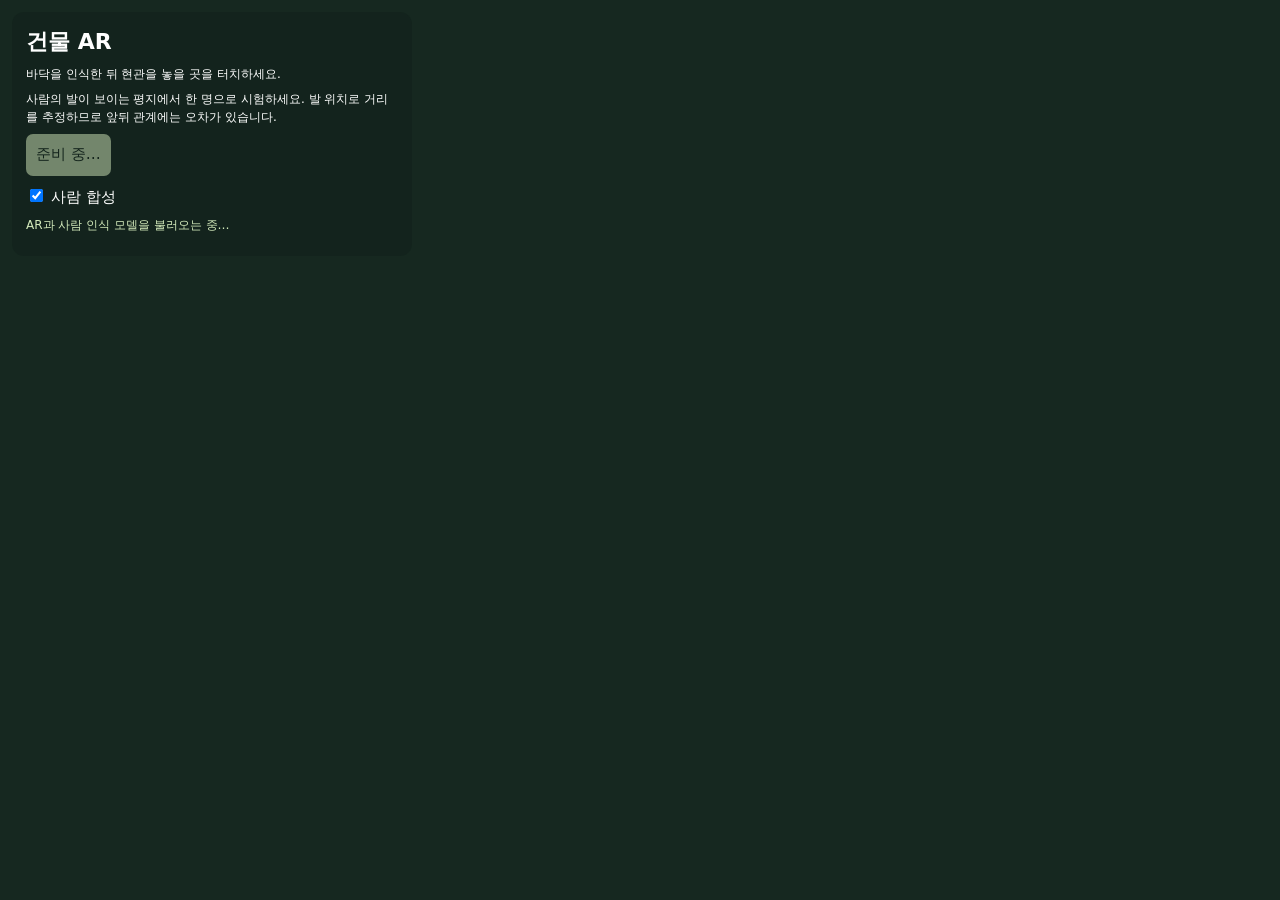
==== index.html @ 023fa407 "Add files via upload" ====
<!doctype html>
<html lang="ko"><head><meta charset="utf-8"><meta name="viewport" content="width=device-width,initial-scale=1,viewport-fit=cover">
<title>건물 AR · 사람 합성 시험</title>
<link rel="stylesheet" href="./style.css?v=3">
<script type="importmap">{"imports":{"three":"./vendor/three/three.module.js","three/addons/":"./vendor/three/addons/"}}</script>
</head><body>
<canvas id="camera"></canvas>
<section id="panel"><h1>건물 AR</h1><p class="intro">바닥을 인식한 뒤 현관을 놓을 곳을 터치하세요.</p>
<p class="intro">사람의 발이 보이는 평지에서 한 명으로 시험하세요. 발 위치로 거리를 추정하므로 앞뒤 관계에는 오차가 있습니다.</p>
<button id="start" disabled>준비 중…</button><button id="reset" hidden>다시 배치</button>
<div id="placement"><label>바닥에서 휴대폰까지 높이 (m) <input id="camera-height" type="number" min="0.5" max="2.2" step="0.05" value="1.4"></label><button id="place-front">3m 앞에 배치</button></div>
<label><input id="people" type="checkbox" checked> 사람 합성</label>
<p id="status" role="status">AR과 사람 인식 모델을 불러오는 중…</p></section>
<script type="module" src="./app.js?v=3"></script>
</body></html>
---- style.css ----
html,body{margin:0;width:100%;height:100%;overflow:hidden;background:#162820;color:#fff;font:15px/1.45 system-ui}
#camera{position:fixed;inset:0;width:100%;height:100%;touch-action:none}
#panel{position:fixed;top:12px;left:12px;right:12px;max-width:400px;padding:14px;background:#13241de8;border-radius:12px}
h1{font-size:22px;margin:0 0 8px}p{font-size:12px;margin:8px 0}button{padding:10px;background:#d3e9bb;border:0;border-radius:7px;font:inherit;color:#14251c}button:disabled{opacity:.5}label{display:block;margin-top:10px}#status{color:#d3e9bb}
*{box-sizing:border-box}
#camera{display:block;max-width:none;max-height:none}
body.running #panel{top:max(8px,env(safe-area-inset-top));padding:10px 12px}
body.running #panel .intro,body.running h1{display:none}
body.running #panel label{margin-top:0}
body.running #panel #status{margin-bottom:0}
#placement{display:none}
body.running #placement:not([hidden]){display:block;margin-bottom:8px}
#camera-height{width:65px;font:inherit;padding:4px}
#place-front{margin-top:6px}
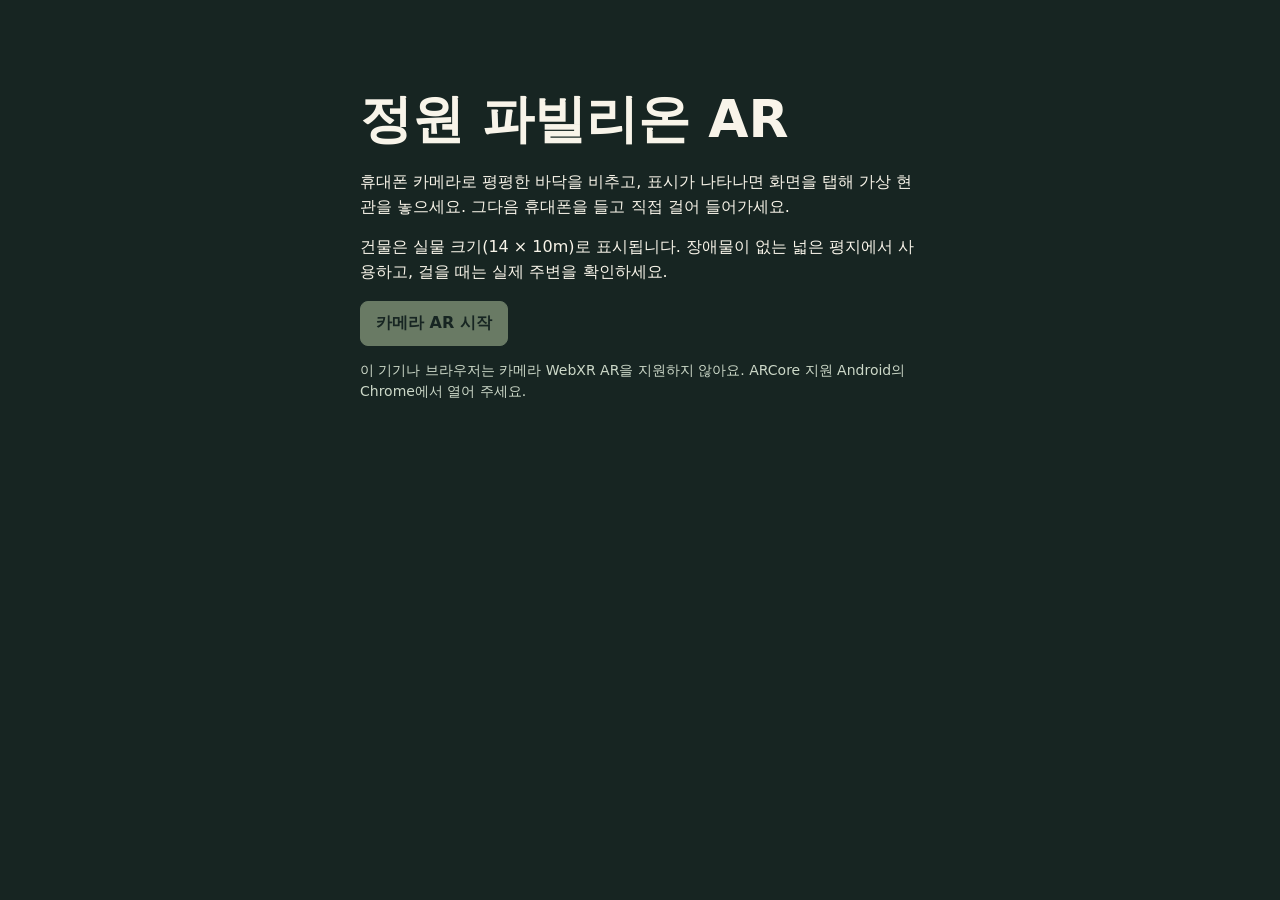
==== commit 6007cc37: "Add files via upload" ====
--- a/index.html
+++ b/index.html
@@ -1,15 +1,25 @@
 <!doctype html>
-<html lang="ko"><head><meta charset="utf-8"><meta name="viewport" content="width=device-width,initial-scale=1,viewport-fit=cover">
-<title>건물 AR · 사람 합성 시험</title>
-<link rel="stylesheet" href="./style.css?v=3">
-<script type="importmap">{"imports":{"three":"./vendor/three/three.module.js","three/addons/":"./vendor/three/addons/"}}</script>
-</head><body>
-<canvas id="camera"></canvas>
-<section id="panel"><h1>건물 AR</h1><p class="intro">바닥을 인식한 뒤 현관을 놓을 곳을 터치하세요.</p>
-<p class="intro">사람의 발이 보이는 평지에서 한 명으로 시험하세요. 발 위치로 거리를 추정하므로 앞뒤 관계에는 오차가 있습니다.</p>
-<button id="start" disabled>준비 중…</button><button id="reset" hidden>다시 배치</button>
-<div id="placement"><label>바닥에서 휴대폰까지 높이 (m) <input id="camera-height" type="number" min="0.5" max="2.2" step="0.05" value="1.4"></label><button id="place-front">3m 앞에 배치</button></div>
-<label><input id="people" type="checkbox" checked> 사람 합성</label>
-<p id="status" role="status">AR과 사람 인식 모델을 불러오는 중…</p></section>
-<script type="module" src="./app.js?v=3"></script>
-</body></html>
+<html lang="ko">
+<head>
+  <meta charset="utf-8">
+  <meta name="viewport" content="width=device-width, initial-scale=1">
+  <title>정원 파빌리온 · 현장 AR</title>
+  <script type="module" crossorigin src="./device.js"></script>
+  <link rel="modulepreload" crossorigin href="./assets/modulepreload-polyfill-B5Qt9EMX.js">
+  <link rel="stylesheet" crossorigin href="./assets/ar-D0ygx5TL.css">
+</head>
+<body>
+  <main id="setup">
+    <h1>정원 파빌리온 AR</h1>
+    <p>휴대폰 카메라로 평평한 바닥을 비추고, 표시가 나타나면 화면을 탭해 가상 현관을 놓으세요. 그다음 휴대폰을 들고 직접 걸어 들어가세요.</p>
+    <p>건물은 실물 크기(14 × 10m)로 표시됩니다. 장애물이 없는 넓은 평지에서 사용하고, 걸을 때는 실제 주변을 확인하세요.</p>
+    <a id="apple-ar" rel="ar" href="./pavilion.usdz#allowsContentScaling=0" hidden><img src="./ar-button.png" alt=""></a>
+    <button id="start" type="button" disabled>카메라 AR 시작</button>
+    <p id="status" role="status">기기 지원 여부 확인 중…</p>
+  </main>
+  <div id="overlay" hidden>
+    <p id="guide" role="status"></p>
+    <button id="end" type="button">AR 종료</button>
+  </div>
+</body>
+</html>
--- a/assets/ar-D0ygx5TL.css
+++ b/assets/ar-D0ygx5TL.css
@@ -0,0 +1 @@
+:root{color-scheme:dark;font:16px/1.55 system-ui,sans-serif;background:#172522;color:#f8f4e9}body{margin:0}main{max-width:35rem;padding:clamp(22px,7vw,58px);margin:auto}a{color:#d3e8bf}h1{line-height:1.15;font-size:clamp(30px,7vw,52px);margin:32px 0 20px}button{font:inherit;padding:9px 15px;border-radius:8px;border:1px solid #cce1b5;background:#cce1b5;color:#172522;font-weight:650}button:disabled{opacity:.45}#status{font-size:14px;color:#ccd8c8}canvas{position:absolute;inset:0;width:100%;height:100%;pointer-events:none;z-index:-1}#overlay{position:fixed;inset:0;pointer-events:none;text-align:center;padding:env(safe-area-inset-top,0) 12px 0}#overlay[hidden]{display:none}#guide{display:inline-block;background:#15221de8;color:#fff;padding:7px 12px;border-radius:8px;max-width:75vw}#end{position:absolute;bottom:max(20px,env(safe-area-inset-bottom));right:16px;pointer-events:auto}
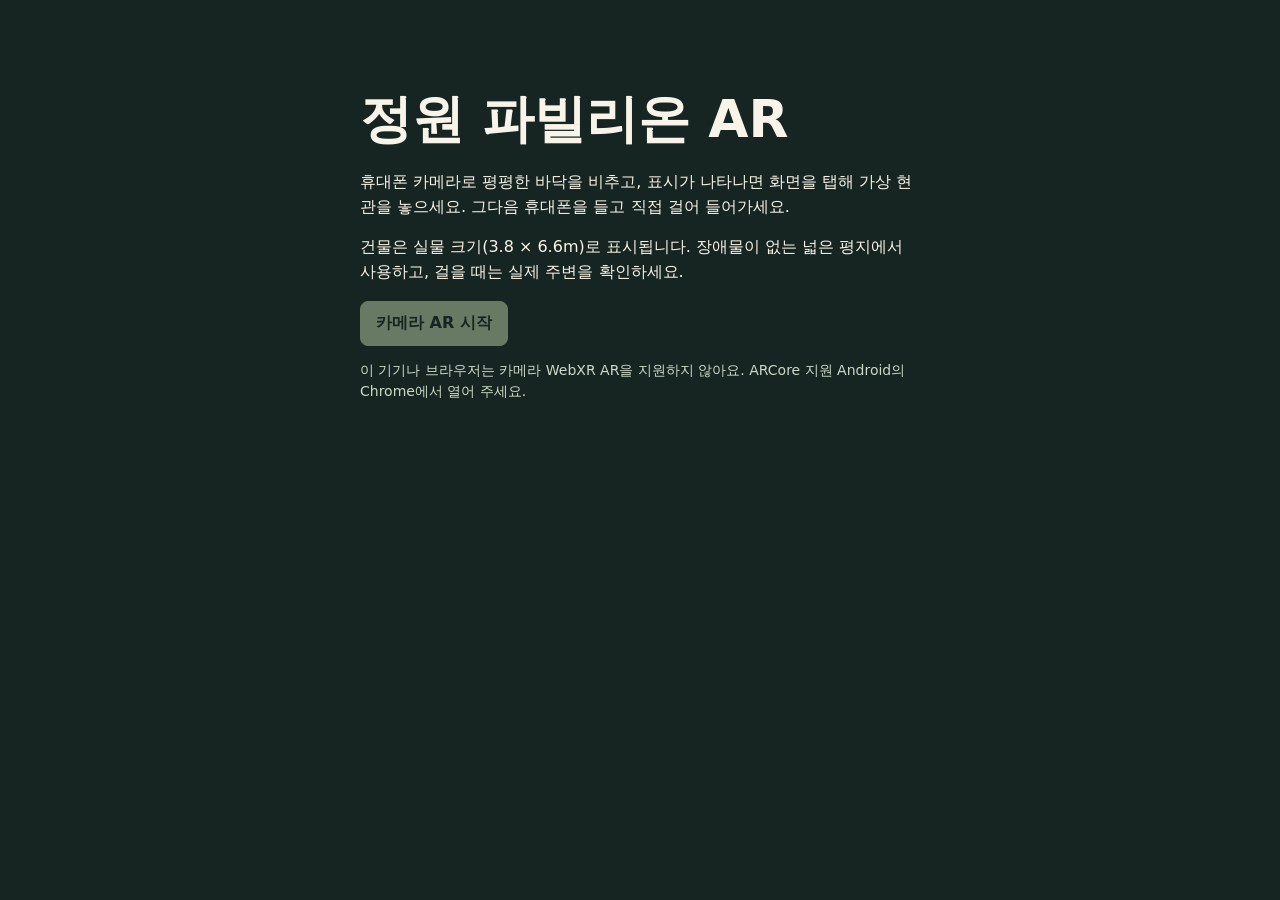
==== commit 21743892: "Add files via upload" ====
--- a/index.html
+++ b/index.html
@@ -4,7 +4,7 @@
   <meta charset="utf-8">
   <meta name="viewport" content="width=device-width, initial-scale=1">
   <title>정원 파빌리온 · 현장 AR</title>
-  <script type="module" crossorigin src="./device.js"></script>
+  <script type="module" crossorigin src="./device.js?v=studio-1"></script>
   <link rel="modulepreload" crossorigin href="./assets/modulepreload-polyfill-B5Qt9EMX.js">
   <link rel="stylesheet" crossorigin href="./assets/ar-D0ygx5TL.css">
 </head>
@@ -12,8 +12,8 @@
   <main id="setup">
     <h1>정원 파빌리온 AR</h1>
     <p>휴대폰 카메라로 평평한 바닥을 비추고, 표시가 나타나면 화면을 탭해 가상 현관을 놓으세요. 그다음 휴대폰을 들고 직접 걸어 들어가세요.</p>
-    <p>건물은 실물 크기(14 × 10m)로 표시됩니다. 장애물이 없는 넓은 평지에서 사용하고, 걸을 때는 실제 주변을 확인하세요.</p>
-    <a id="apple-ar" rel="ar" href="./pavilion.usdz#allowsContentScaling=0" hidden><img src="./ar-button.png" alt=""></a>
+    <p>건물은 실물 크기(3.8 × 6.6m)로 표시됩니다. 장애물이 없는 넓은 평지에서 사용하고, 걸을 때는 실제 주변을 확인하세요.</p>
+    <a id="apple-ar" rel="ar" href="./pavilion.usdz?v=studio-1#allowsContentScaling=0" hidden><img src="./ar-button.png" alt=""></a>
     <button id="start" type="button" disabled>카메라 AR 시작</button>
     <p id="status" role="status">기기 지원 여부 확인 중…</p>
   </main>
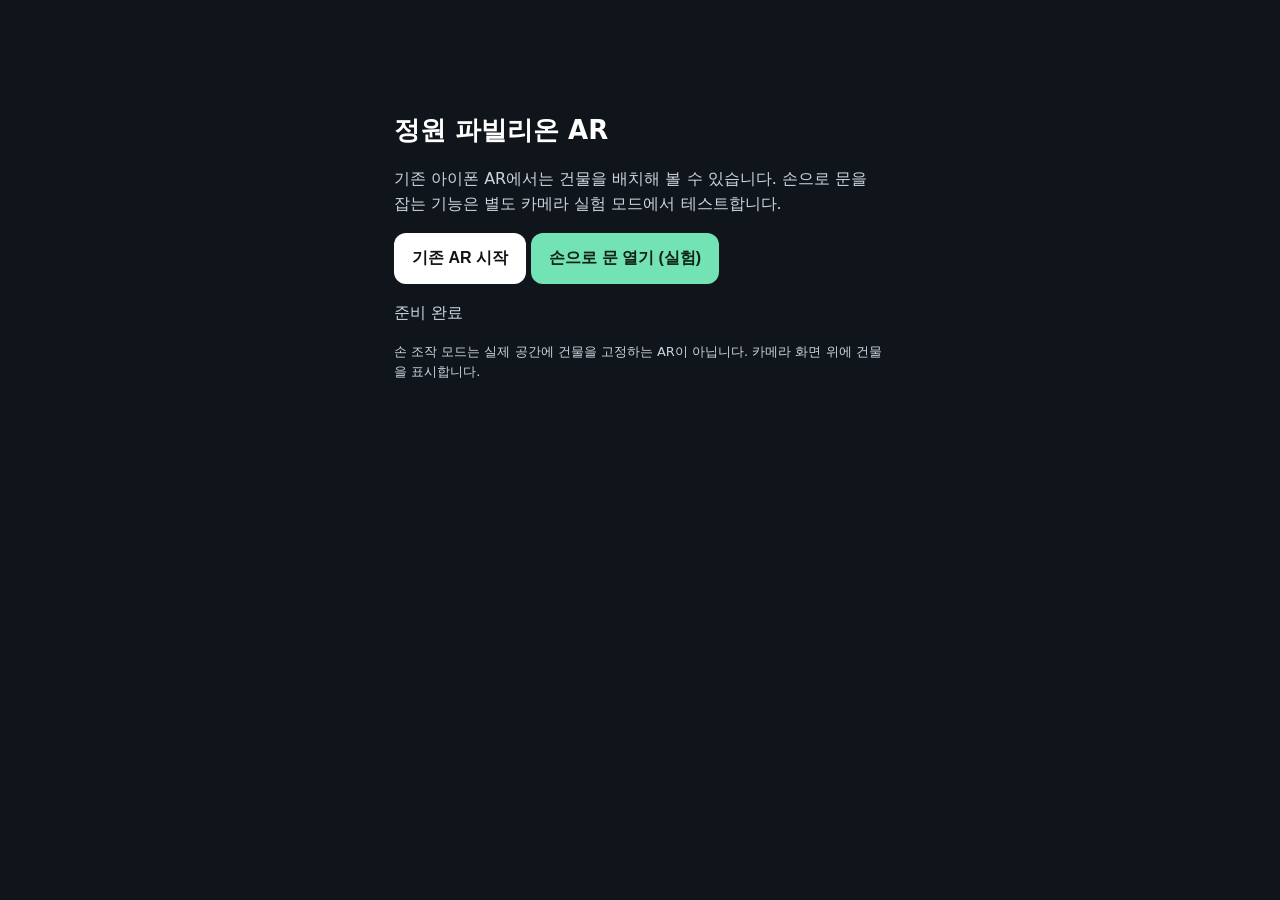
==== commit a4f2387a: "Add files via upload" ====
--- a/index.html
+++ b/index.html
@@ -1,25 +1,64 @@
-<!doctype html>
-<html lang="ko">
-<head>
-  <meta charset="utf-8">
-  <meta name="viewport" content="width=device-width, initial-scale=1">
-  <title>정원 파빌리온 · 현장 AR</title>
-  <script type="module" crossorigin src="./device.js?v=studio-1"></script>
-  <link rel="modulepreload" crossorigin href="./assets/modulepreload-polyfill-B5Qt9EMX.js">
-  <link rel="stylesheet" crossorigin href="./assets/ar-D0ygx5TL.css">
-</head>
-<body>
-  <main id="setup">
-    <h1>정원 파빌리온 AR</h1>
-    <p>휴대폰 카메라로 평평한 바닥을 비추고, 표시가 나타나면 화면을 탭해 가상 현관을 놓으세요. 그다음 휴대폰을 들고 직접 걸어 들어가세요.</p>
-    <p>건물은 실물 크기(3.8 × 6.6m)로 표시됩니다. 장애물이 없는 넓은 평지에서 사용하고, 걸을 때는 실제 주변을 확인하세요.</p>
-    <a id="apple-ar" rel="ar" href="./pavilion.usdz?v=studio-1#allowsContentScaling=0" hidden><img src="./ar-button.png" alt=""></a>
-    <button id="start" type="button" disabled>카메라 AR 시작</button>
-    <p id="status" role="status">기기 지원 여부 확인 중…</p>
-  </main>
-  <div id="overlay" hidden>
-    <p id="guide" role="status"></p>
-    <button id="end" type="button">AR 종료</button>
-  </div>
-</body>
-</html>
+<!doctype html><html lang="ko"><head><meta charset="utf-8"><meta name="viewport" content="width=device-width,initial-scale=1,viewport-fit=cover"><title>정원 파빌리온</title><style>
+*{box-sizing:border-box}body{margin:0;background:#10151b;color:#fff;font-family:-apple-system,BlinkMacSystemFont,system-ui}#setup{padding:24px;max-width:540px;margin:8vh auto}h1{font-size:26px}p{line-height:1.6;color:#cbd5e1}button{border:0;border-radius:12px;padding:15px 18px;font-weight:700;font-size:16px;cursor:pointer}#start{background:#fff;color:#111}#handStart{background:#73e2b4;color:#102319}button:disabled{opacity:.5}#stage{position:fixed;inset:0;display:none;overflow:hidden}#camera{position:absolute;inset:0;width:100%;height:100%;object-fit:cover;transform:scaleX(-1)}#viewport{position:absolute;inset:0;touch-action:none}#hud{position:absolute;top:env(safe-area-inset-top);left:12px;right:12px;pointer-events:none;background:#0009;padding:10px;border-radius:9px;font-size:13px}#controls{position:absolute;bottom:calc(12px + env(safe-area-inset-bottom));left:0;right:0;display:flex;justify-content:center;gap:8px}#controls button{padding:12px;font-size:14px}#dot{position:absolute;width:20px;height:20px;border:3px solid #8affb6;border-radius:50%;pointer-events:none;display:none;transform:translate(-50%,-50%)}#end{background:#edb4b4}</style></head><body>
+<main id="setup"><h1>정원 파빌리온 AR</h1><p>기존 아이폰 AR에서는 건물을 배치해 볼 수 있습니다. 손으로 문을 잡는 기능은 별도 카메라 실험 모드에서 테스트합니다.</p><button id="start">기존 AR 시작</button> <button id="handStart">손으로 문 열기 (실험)</button><p id="status">준비 완료</p><p style="font-size:13px">손 조작 모드는 실제 공간에 건물을 고정하는 AR이 아닙니다. 카메라 화면 위에 건물을 표시합니다.</p></main>
+<a id="apple-ar" rel="ar" href="./pavilion.usdz?v=door-v4#allowsContentScaling=0" hidden><img src="./ar-button.png" alt="AR"></a>
+<div id="stage"><video id="camera" autoplay muted playsinline></video><div id="viewport"></div><div id="dot"></div><div id="hud">손 추적 준비 중...</div><div id="controls"><button id="open">문 열기</button><button id="close">문 닫기</button><button id="end">종료</button></div></div>
+<script type="module">
+const $=id=>document.getElementById(id),isApple=/iPhone|iPad|iPod/.test(navigator.userAgent)||(navigator.platform==='MacIntel'&&navigator.maxTouchPoints>1);
+$('start').onclick=()=>{if(isApple)$('apple-ar').click();else import('./assets/ar-Mqz0T2dt.js?v=door-v4').catch(e=>$('status').textContent='Android AR 로딩 실패: '+e.message)};
+let stream,renderer,scene,camera,door,handTracker,video=$('camera'),running=false,goal=0,grabbing=false,prevX=0,THREE,orbit;
+$('handStart').onclick=async()=>{
+ $('status').textContent='카메라를 요청하는 중...';
+ try{
+ stream=await navigator.mediaDevices.getUserMedia({video:{facingMode:'user',width:{ideal:640},height:{ideal:480}},audio:false});
+ video.srcObject=stream;await video.play();
+ $('setup').style.display='none';$('stage').style.display='block';running=true;
+ THREE=await import('https://esm.sh/three@0.164.1');
+ const {GLTFLoader}=await import('https://esm.sh/three@0.164.1/examples/jsm/loaders/GLTFLoader.js');
+ const {OrbitControls}=await import('https://esm.sh/three@0.164.1/examples/jsm/controls/OrbitControls.js');
+ renderer=new THREE.WebGLRenderer({alpha:true,antialias:true});renderer.setPixelRatio(Math.min(devicePixelRatio,2));renderer.setSize(innerWidth,innerHeight);$('viewport').appendChild(renderer.domElement);
+ scene=new THREE.Scene();scene.add(new THREE.HemisphereLight(0xffffff,0x555555,2.5));const light=new THREE.DirectionalLight(0xffffff,2);light.position.set(4,8,6);scene.add(light);
+ camera=new THREE.PerspectiveCamera(52,innerWidth/innerHeight,.1,100);camera.position.set(3.2,2.3,8);
+ orbit=new OrbitControls(camera,renderer.domElement);orbit.target.set(0,1.3,0);orbit.enableDamping=true;orbit.update();
+ await new Promise((resolve,reject)=>new GLTFLoader().load('./pavilion.glb?v=door-v4',g=>{scene.add(g.scene);door=g.scene.getObjectByName('EntranceDoor_Hinge');door?resolve():reject(new Error('문 회전축 없음'))},undefined,reject));
+ $('hud').textContent='문 표시 완료 · 손 인식 초기화 중';
+ animate();
+ try{
+ const mp=await import('https://cdn.jsdelivr.net/npm/@mediapipe/tasks-vision@0.10.22/+esm');
+ const vision=await mp.FilesetResolver.forVisionTasks('https://cdn.jsdelivr.net/npm/@mediapipe/tasks-vision@0.10.22/wasm');
+ handTracker=await mp.HandLandmarker.createFromOptions(vision,{baseOptions:{modelAssetPath:'https://storage.googleapis.com/mediapipe-models/hand_landmarker/hand_landmarker/float16/1/hand_landmarker.task',delegate:'GPU'},runningMode:'VIDEO',numHands:1});
+ $('hud').textContent='손을 카메라에 보여주세요. 손잡이 근처에서 엄지·검지를 집고 좌우로 움직이세요.';
+ track();
+ }catch(e){$('hud').textContent='손 추적 불가: '+e.message+' · 터치 버튼으로 문을 시험하세요.';console.error(e)}
+ }catch(e){$('status').textContent='시작 실패: '+e.message;stop();console.error(e)}
+};
+function animate(){if(!running)return;requestAnimationFrame(animate);if(door)door.rotation.y+=(goal-door.rotation.y)*.18;orbit?.update();renderer?.render(scene,camera)}
+let lastTime=-1;
+function track(){
+ if(!running||!handTracker)return;
+ try{if(video.readyState>=2&&video.currentTime!==lastTime){
+ lastTime=video.currentTime;
+ const result=handTracker.detectForVideo(video,performance.now());
+ const hand=result.landmarks?.[0],dot=$('dot');
+ if(hand){
+ const thumb=hand[4],index=hand[8],palm=hand[0];
+ const x=1-(thumb.x+index.x)/2,y=(thumb.y+index.y)/2;
+ dot.style.display='block';dot.style.left=(x*100)+'%';dot.style.top=(y*100)+'%';
+ const pinch=Math.hypot(thumb.x-index.x,thumb.y-index.y)<.065;
+ // The on-screen hand is 2D; approximate handle zone only, not real 3D contact.
+ const handleZone=x>.30&&x<.75&&y>.20&&y<.82;
+ if(pinch&&(grabbing||handleZone)){
+ if(!grabbing){grabbing=true;prevX=x}
+ else {goal=THREE.MathUtils.clamp(goal+(x-prevX)*2.5,-Math.PI*95/180,0);prevX=x}
+ $('hud').textContent='🤏 잡는 중 · 문 각도 '+Math.round(-goal*180/Math.PI)+'° (2D 근사 조작)';
+ }else{grabbing=false;$('hud').textContent=pinch?'손을 화면 중앙의 손잡이 쪽으로 이동하세요':'엄지와 검지를 모아 잡아보세요'}
+ dot.style.borderColor=grabbing?'#ffda75':'#8affb6';
+ }else{grabbing=false;dot.style.display='none';$('hud').textContent='손을 카메라에 보여주세요'}
+ }}catch(e){$('hud').textContent='손 추적 오류: '+e.message;return}
+ requestAnimationFrame(track);
+}
+$('open').onclick=()=>goal=-Math.PI*95/180;$('close').onclick=()=>goal=0;
+function stop(){running=false;stream?.getTracks().forEach(t=>t.stop());$('stage').style.display='none';$('setup').style.display='block';renderer?.dispose();renderer?.domElement.remove();renderer=null;handTracker?.close();handTracker=null;grabbing=false}
+$('end').onclick=stop;
+window.addEventListener('resize',()=>{if(renderer&&camera){camera.aspect=innerWidth/innerHeight;camera.updateProjectionMatrix();renderer.setSize(innerWidth,innerHeight)}});
+</script></body></html>
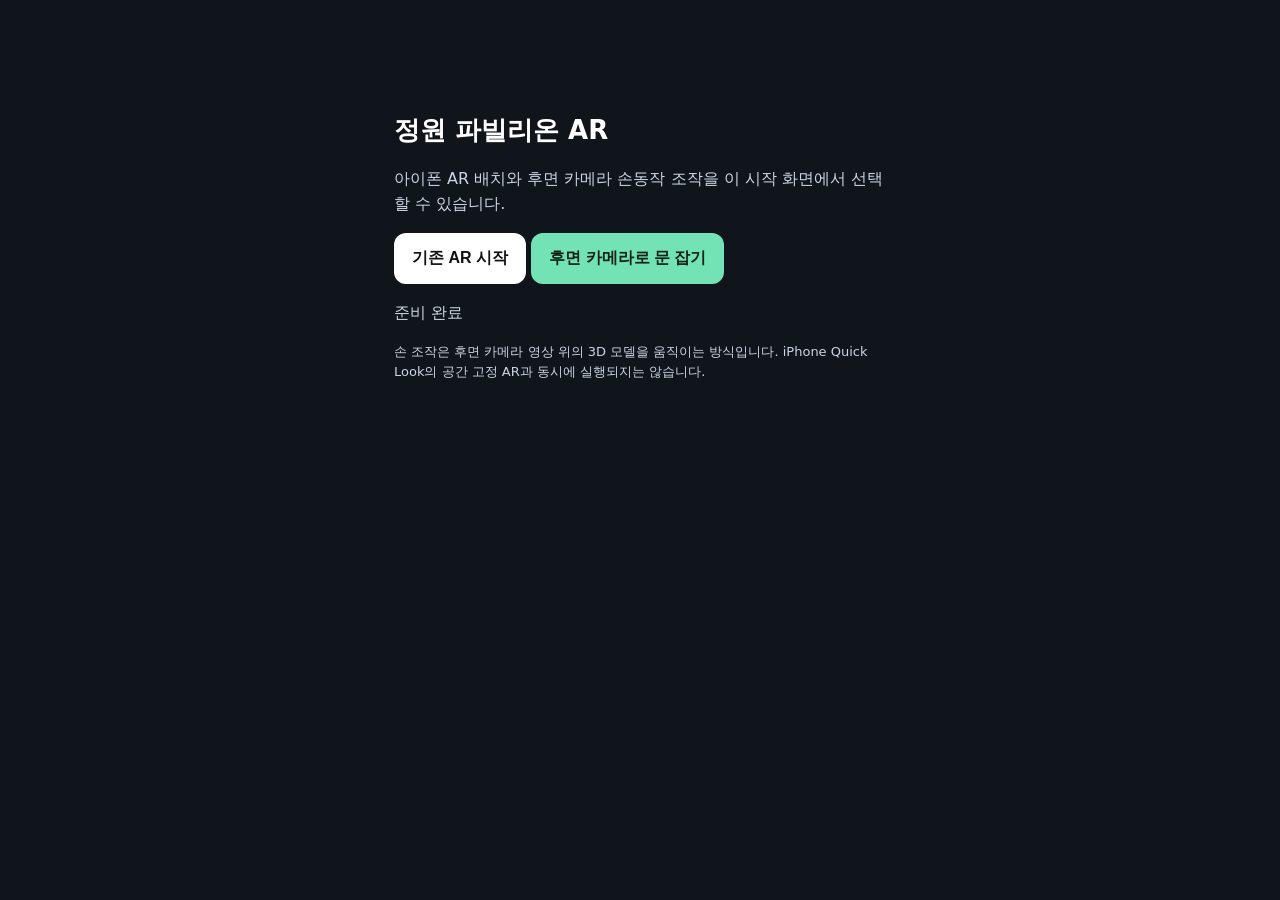
==== commit 1e4b712c: "Add files via upload" ====
--- a/index.html
+++ b/index.html
@@ -1,16 +1,16 @@
 <!doctype html><html lang="ko"><head><meta charset="utf-8"><meta name="viewport" content="width=device-width,initial-scale=1,viewport-fit=cover"><title>정원 파빌리온</title><style>
-*{box-sizing:border-box}body{margin:0;background:#10151b;color:#fff;font-family:-apple-system,BlinkMacSystemFont,system-ui}#setup{padding:24px;max-width:540px;margin:8vh auto}h1{font-size:26px}p{line-height:1.6;color:#cbd5e1}button{border:0;border-radius:12px;padding:15px 18px;font-weight:700;font-size:16px;cursor:pointer}#start{background:#fff;color:#111}#handStart{background:#73e2b4;color:#102319}button:disabled{opacity:.5}#stage{position:fixed;inset:0;display:none;overflow:hidden}#camera{position:absolute;inset:0;width:100%;height:100%;object-fit:cover;transform:scaleX(-1)}#viewport{position:absolute;inset:0;touch-action:none}#hud{position:absolute;top:env(safe-area-inset-top);left:12px;right:12px;pointer-events:none;background:#0009;padding:10px;border-radius:9px;font-size:13px}#controls{position:absolute;bottom:calc(12px + env(safe-area-inset-bottom));left:0;right:0;display:flex;justify-content:center;gap:8px}#controls button{padding:12px;font-size:14px}#dot{position:absolute;width:20px;height:20px;border:3px solid #8affb6;border-radius:50%;pointer-events:none;display:none;transform:translate(-50%,-50%)}#end{background:#edb4b4}</style></head><body>
-<main id="setup"><h1>정원 파빌리온 AR</h1><p>기존 아이폰 AR에서는 건물을 배치해 볼 수 있습니다. 손으로 문을 잡는 기능은 별도 카메라 실험 모드에서 테스트합니다.</p><button id="start">기존 AR 시작</button> <button id="handStart">손으로 문 열기 (실험)</button><p id="status">준비 완료</p><p style="font-size:13px">손 조작 모드는 실제 공간에 건물을 고정하는 AR이 아닙니다. 카메라 화면 위에 건물을 표시합니다.</p></main>
-<a id="apple-ar" rel="ar" href="./pavilion.usdz?v=door-v4#allowsContentScaling=0" hidden><img src="./ar-button.png" alt="AR"></a>
+*{box-sizing:border-box}body{margin:0;background:#10151b;color:#fff;font-family:-apple-system,BlinkMacSystemFont,system-ui}#setup{padding:24px;max-width:540px;margin:8vh auto}h1{font-size:26px}p{line-height:1.6;color:#cbd5e1}button{border:0;border-radius:12px;padding:15px 18px;font-weight:700;font-size:16px;cursor:pointer}#start{background:#fff;color:#111}#handStart{background:#73e2b4;color:#102319}button:disabled{opacity:.5}#stage{position:fixed;inset:0;display:none;overflow:hidden}#camera{position:absolute;inset:0;width:100%;height:100%;object-fit:cover;transform:none}#viewport{position:absolute;inset:0;touch-action:none}#hud{position:absolute;top:env(safe-area-inset-top);left:12px;right:12px;pointer-events:none;background:#0009;padding:10px;border-radius:9px;font-size:13px}#controls{position:absolute;bottom:calc(12px + env(safe-area-inset-bottom));left:0;right:0;display:flex;justify-content:center;gap:8px}#controls button{padding:12px;font-size:14px}#dot{position:absolute;width:20px;height:20px;border:3px solid #8affb6;border-radius:50%;pointer-events:none;display:none;transform:translate(-50%,-50%)}#end{background:#edb4b4}</style></head><body>
+<main id="setup"><h1>정원 파빌리온 AR</h1><p>아이폰 AR 배치와 후면 카메라 손동작 조작을 이 시작 화면에서 선택할 수 있습니다.</p><button id="start">기존 AR 시작</button> <button id="handStart">후면 카메라로 문 잡기</button><p id="status">준비 완료</p><p style="font-size:13px">손 조작은 후면 카메라 영상 위의 3D 모델을 움직이는 방식입니다. iPhone Quick Look의 공간 고정 AR과 동시에 실행되지는 않습니다.</p></main>
+<a id="apple-ar" rel="ar" href="./pavilion.usdz?v=rear-hand-v1#allowsContentScaling=0" hidden><img src="./ar-button.png" alt="AR"></a>
 <div id="stage"><video id="camera" autoplay muted playsinline></video><div id="viewport"></div><div id="dot"></div><div id="hud">손 추적 준비 중...</div><div id="controls"><button id="open">문 열기</button><button id="close">문 닫기</button><button id="end">종료</button></div></div>
 <script type="module">
 const $=id=>document.getElementById(id),isApple=/iPhone|iPad|iPod/.test(navigator.userAgent)||(navigator.platform==='MacIntel'&&navigator.maxTouchPoints>1);
-$('start').onclick=()=>{if(isApple)$('apple-ar').click();else import('./assets/ar-Mqz0T2dt.js?v=door-v4').catch(e=>$('status').textContent='Android AR 로딩 실패: '+e.message)};
+$('start').onclick=()=>{if(isApple)$('apple-ar').click();else import('./assets/ar-Mqz0T2dt.js?v=rear-hand-v1').catch(e=>$('status').textContent='Android AR 로딩 실패: '+e.message)};
 let stream,renderer,scene,camera,door,handTracker,video=$('camera'),running=false,goal=0,grabbing=false,prevX=0,THREE,orbit;
 $('handStart').onclick=async()=>{
  $('status').textContent='카메라를 요청하는 중...';
  try{
- stream=await navigator.mediaDevices.getUserMedia({video:{facingMode:'user',width:{ideal:640},height:{ideal:480}},audio:false});
+ stream=await navigator.mediaDevices.getUserMedia({video:{facingMode:{ideal:'environment'},width:{ideal:640},height:{ideal:480}},audio:false});
  video.srcObject=stream;await video.play();
  $('setup').style.display='none';$('stage').style.display='block';running=true;
  THREE=await import('https://esm.sh/three@0.164.1');
@@ -20,14 +20,14 @@
  scene=new THREE.Scene();scene.add(new THREE.HemisphereLight(0xffffff,0x555555,2.5));const light=new THREE.DirectionalLight(0xffffff,2);light.position.set(4,8,6);scene.add(light);
  camera=new THREE.PerspectiveCamera(52,innerWidth/innerHeight,.1,100);camera.position.set(3.2,2.3,8);
  orbit=new OrbitControls(camera,renderer.domElement);orbit.target.set(0,1.3,0);orbit.enableDamping=true;orbit.update();
- await new Promise((resolve,reject)=>new GLTFLoader().load('./pavilion.glb?v=door-v4',g=>{scene.add(g.scene);door=g.scene.getObjectByName('EntranceDoor_Hinge');door?resolve():reject(new Error('문 회전축 없음'))},undefined,reject));
+ await new Promise((resolve,reject)=>new GLTFLoader().load('./pavilion.glb?v=rear-hand-v1',g=>{scene.add(g.scene);door=g.scene.getObjectByName('EntranceDoor_Hinge');door?resolve():reject(new Error('문 회전축 없음'))},undefined,reject));
  $('hud').textContent='문 표시 완료 · 손 인식 초기화 중';
  animate();
  try{
  const mp=await import('https://cdn.jsdelivr.net/npm/@mediapipe/tasks-vision@0.10.22/+esm');
  const vision=await mp.FilesetResolver.forVisionTasks('https://cdn.jsdelivr.net/npm/@mediapipe/tasks-vision@0.10.22/wasm');
  handTracker=await mp.HandLandmarker.createFromOptions(vision,{baseOptions:{modelAssetPath:'https://storage.googleapis.com/mediapipe-models/hand_landmarker/hand_landmarker/float16/1/hand_landmarker.task',delegate:'GPU'},runningMode:'VIDEO',numHands:1});
- $('hud').textContent='손을 카메라에 보여주세요. 손잡이 근처에서 엄지·검지를 집고 좌우로 움직이세요.';
+ $('hud').textContent='후면 카메라에 손을 보여주세요. 화면의 문손잡이 부근에서 집고 좌우로 움직이세요.';
  track();
  }catch(e){$('hud').textContent='손 추적 불가: '+e.message+' · 터치 버튼으로 문을 시험하세요.';console.error(e)}
  }catch(e){$('status').textContent='시작 실패: '+e.message;stop();console.error(e)}
@@ -42,18 +42,27 @@
  const hand=result.landmarks?.[0],dot=$('dot');
  if(hand){
  const thumb=hand[4],index=hand[8],palm=hand[0];
- const x=1-(thumb.x+index.x)/2,y=(thumb.y+index.y)/2;
+ const x=(thumb.x+index.x)/2,y=(thumb.y+index.y)/2;
  dot.style.display='block';dot.style.left=(x*100)+'%';dot.style.top=(y*100)+'%';
  const pinch=Math.hypot(thumb.x-index.x,thumb.y-index.y)<.065;
  // The on-screen hand is 2D; approximate handle zone only, not real 3D contact.
- const handleZone=x>.30&&x<.75&&y>.20&&y<.82;
+ // Project the real GLB handle to screen, rather than using a generic center zone.
+ const handle=scene.getObjectByName('EntranceDoor_Handle');
+ let handleZone=false;
+ if(handle){
+   handle.updateWorldMatrix(true,false);
+   const point=handle.getWorldPosition(new THREE.Vector3()).project(camera);
+   const sx=(point.x+1)/2, sy=(1-point.y)/2;
+   // Video uses object-fit:cover; this is an approximate 2D alignment, not depth tracking.
+   handleZone=Math.hypot(x-sx,y-sy)<.16;
+ }
  if(pinch&&(grabbing||handleZone)){
  if(!grabbing){grabbing=true;prevX=x}
  else {goal=THREE.MathUtils.clamp(goal+(x-prevX)*2.5,-Math.PI*95/180,0);prevX=x}
  $('hud').textContent='🤏 잡는 중 · 문 각도 '+Math.round(-goal*180/Math.PI)+'° (2D 근사 조작)';
- }else{grabbing=false;$('hud').textContent=pinch?'손을 화면 중앙의 손잡이 쪽으로 이동하세요':'엄지와 검지를 모아 잡아보세요'}
+ }else{grabbing=false;$('hud').textContent=pinch?'화면에 보이는 문손잡이 쪽으로 손을 이동하세요':'엄지와 검지를 모아 잡아보세요'}
  dot.style.borderColor=grabbing?'#ffda75':'#8affb6';
- }else{grabbing=false;dot.style.display='none';$('hud').textContent='손을 카메라에 보여주세요'}
+ }else{grabbing=false;dot.style.display='none';$('hud').textContent='후면 카메라에 손을 보여주세요'}
  }}catch(e){$('hud').textContent='손 추적 오류: '+e.message;return}
  requestAnimationFrame(track);
 }
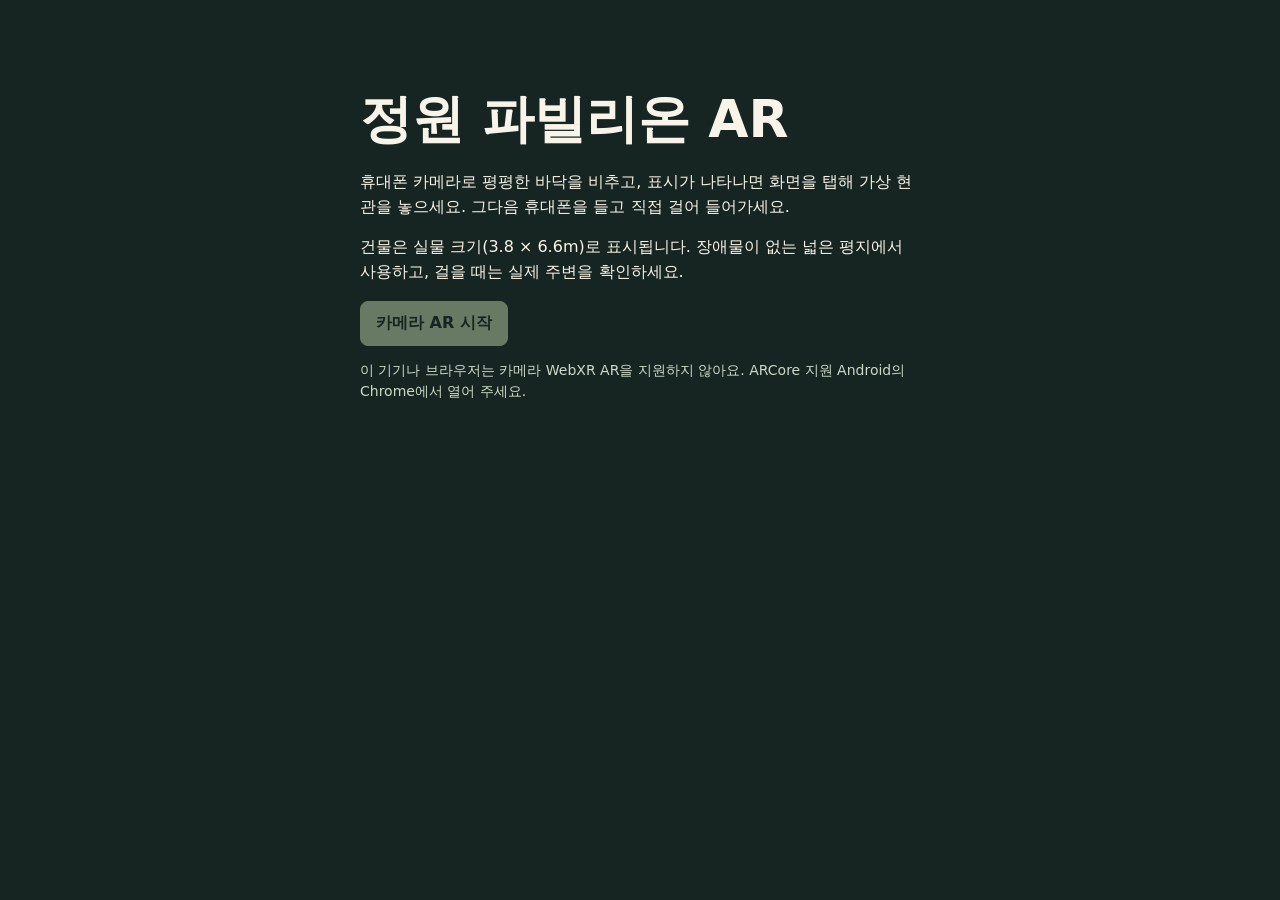
==== commit e1e8d087: "Add files via upload" ====
--- a/index.html
+++ b/index.html
@@ -1,73 +1,25 @@
-<!doctype html><html lang="ko"><head><meta charset="utf-8"><meta name="viewport" content="width=device-width,initial-scale=1,viewport-fit=cover"><title>정원 파빌리온</title><style>
-*{box-sizing:border-box}body{margin:0;background:#10151b;color:#fff;font-family:-apple-system,BlinkMacSystemFont,system-ui}#setup{padding:24px;max-width:540px;margin:8vh auto}h1{font-size:26px}p{line-height:1.6;color:#cbd5e1}button{border:0;border-radius:12px;padding:15px 18px;font-weight:700;font-size:16px;cursor:pointer}#start{background:#fff;color:#111}#handStart{background:#73e2b4;color:#102319}button:disabled{opacity:.5}#stage{position:fixed;inset:0;display:none;overflow:hidden}#camera{position:absolute;inset:0;width:100%;height:100%;object-fit:cover;transform:none}#viewport{position:absolute;inset:0;touch-action:none}#hud{position:absolute;top:env(safe-area-inset-top);left:12px;right:12px;pointer-events:none;background:#0009;padding:10px;border-radius:9px;font-size:13px}#controls{position:absolute;bottom:calc(12px + env(safe-area-inset-bottom));left:0;right:0;display:flex;justify-content:center;gap:8px}#controls button{padding:12px;font-size:14px}#dot{position:absolute;width:20px;height:20px;border:3px solid #8affb6;border-radius:50%;pointer-events:none;display:none;transform:translate(-50%,-50%)}#end{background:#edb4b4}</style></head><body>
-<main id="setup"><h1>정원 파빌리온 AR</h1><p>아이폰 AR 배치와 후면 카메라 손동작 조작을 이 시작 화면에서 선택할 수 있습니다.</p><button id="start">기존 AR 시작</button> <button id="handStart">후면 카메라로 문 잡기</button><p id="status">준비 완료</p><p style="font-size:13px">손 조작은 후면 카메라 영상 위의 3D 모델을 움직이는 방식입니다. iPhone Quick Look의 공간 고정 AR과 동시에 실행되지는 않습니다.</p></main>
-<a id="apple-ar" rel="ar" href="./pavilion.usdz?v=rear-hand-v1#allowsContentScaling=0" hidden><img src="./ar-button.png" alt="AR"></a>
-<div id="stage"><video id="camera" autoplay muted playsinline></video><div id="viewport"></div><div id="dot"></div><div id="hud">손 추적 준비 중...</div><div id="controls"><button id="open">문 열기</button><button id="close">문 닫기</button><button id="end">종료</button></div></div>
-<script type="module">
-const $=id=>document.getElementById(id),isApple=/iPhone|iPad|iPod/.test(navigator.userAgent)||(navigator.platform==='MacIntel'&&navigator.maxTouchPoints>1);
-$('start').onclick=()=>{if(isApple)$('apple-ar').click();else import('./assets/ar-Mqz0T2dt.js?v=rear-hand-v1').catch(e=>$('status').textContent='Android AR 로딩 실패: '+e.message)};
-let stream,renderer,scene,camera,door,handTracker,video=$('camera'),running=false,goal=0,grabbing=false,prevX=0,THREE,orbit;
-$('handStart').onclick=async()=>{
- $('status').textContent='카메라를 요청하는 중...';
- try{
- stream=await navigator.mediaDevices.getUserMedia({video:{facingMode:{ideal:'environment'},width:{ideal:640},height:{ideal:480}},audio:false});
- video.srcObject=stream;await video.play();
- $('setup').style.display='none';$('stage').style.display='block';running=true;
- THREE=await import('https://esm.sh/three@0.164.1');
- const {GLTFLoader}=await import('https://esm.sh/three@0.164.1/examples/jsm/loaders/GLTFLoader.js');
- const {OrbitControls}=await import('https://esm.sh/three@0.164.1/examples/jsm/controls/OrbitControls.js');
- renderer=new THREE.WebGLRenderer({alpha:true,antialias:true});renderer.setPixelRatio(Math.min(devicePixelRatio,2));renderer.setSize(innerWidth,innerHeight);$('viewport').appendChild(renderer.domElement);
- scene=new THREE.Scene();scene.add(new THREE.HemisphereLight(0xffffff,0x555555,2.5));const light=new THREE.DirectionalLight(0xffffff,2);light.position.set(4,8,6);scene.add(light);
- camera=new THREE.PerspectiveCamera(52,innerWidth/innerHeight,.1,100);camera.position.set(3.2,2.3,8);
- orbit=new OrbitControls(camera,renderer.domElement);orbit.target.set(0,1.3,0);orbit.enableDamping=true;orbit.update();
- await new Promise((resolve,reject)=>new GLTFLoader().load('./pavilion.glb?v=rear-hand-v1',g=>{scene.add(g.scene);door=g.scene.getObjectByName('EntranceDoor_Hinge');door?resolve():reject(new Error('문 회전축 없음'))},undefined,reject));
- $('hud').textContent='문 표시 완료 · 손 인식 초기화 중';
- animate();
- try{
- const mp=await import('https://cdn.jsdelivr.net/npm/@mediapipe/tasks-vision@0.10.22/+esm');
- const vision=await mp.FilesetResolver.forVisionTasks('https://cdn.jsdelivr.net/npm/@mediapipe/tasks-vision@0.10.22/wasm');
- handTracker=await mp.HandLandmarker.createFromOptions(vision,{baseOptions:{modelAssetPath:'https://storage.googleapis.com/mediapipe-models/hand_landmarker/hand_landmarker/float16/1/hand_landmarker.task',delegate:'GPU'},runningMode:'VIDEO',numHands:1});
- $('hud').textContent='후면 카메라에 손을 보여주세요. 화면의 문손잡이 부근에서 집고 좌우로 움직이세요.';
- track();
- }catch(e){$('hud').textContent='손 추적 불가: '+e.message+' · 터치 버튼으로 문을 시험하세요.';console.error(e)}
- }catch(e){$('status').textContent='시작 실패: '+e.message;stop();console.error(e)}
-};
-function animate(){if(!running)return;requestAnimationFrame(animate);if(door)door.rotation.y+=(goal-door.rotation.y)*.18;orbit?.update();renderer?.render(scene,camera)}
-let lastTime=-1;
-function track(){
- if(!running||!handTracker)return;
- try{if(video.readyState>=2&&video.currentTime!==lastTime){
- lastTime=video.currentTime;
- const result=handTracker.detectForVideo(video,performance.now());
- const hand=result.landmarks?.[0],dot=$('dot');
- if(hand){
- const thumb=hand[4],index=hand[8],palm=hand[0];
- const x=(thumb.x+index.x)/2,y=(thumb.y+index.y)/2;
- dot.style.display='block';dot.style.left=(x*100)+'%';dot.style.top=(y*100)+'%';
- const pinch=Math.hypot(thumb.x-index.x,thumb.y-index.y)<.065;
- // The on-screen hand is 2D; approximate handle zone only, not real 3D contact.
- // Project the real GLB handle to screen, rather than using a generic center zone.
- const handle=scene.getObjectByName('EntranceDoor_Handle');
- let handleZone=false;
- if(handle){
-   handle.updateWorldMatrix(true,false);
-   const point=handle.getWorldPosition(new THREE.Vector3()).project(camera);
-   const sx=(point.x+1)/2, sy=(1-point.y)/2;
-   // Video uses object-fit:cover; this is an approximate 2D alignment, not depth tracking.
-   handleZone=Math.hypot(x-sx,y-sy)<.16;
- }
- if(pinch&&(grabbing||handleZone)){
- if(!grabbing){grabbing=true;prevX=x}
- else {goal=THREE.MathUtils.clamp(goal+(x-prevX)*2.5,-Math.PI*95/180,0);prevX=x}
- $('hud').textContent='🤏 잡는 중 · 문 각도 '+Math.round(-goal*180/Math.PI)+'° (2D 근사 조작)';
- }else{grabbing=false;$('hud').textContent=pinch?'화면에 보이는 문손잡이 쪽으로 손을 이동하세요':'엄지와 검지를 모아 잡아보세요'}
- dot.style.borderColor=grabbing?'#ffda75':'#8affb6';
- }else{grabbing=false;dot.style.display='none';$('hud').textContent='후면 카메라에 손을 보여주세요'}
- }}catch(e){$('hud').textContent='손 추적 오류: '+e.message;return}
- requestAnimationFrame(track);
-}
-$('open').onclick=()=>goal=-Math.PI*95/180;$('close').onclick=()=>goal=0;
-function stop(){running=false;stream?.getTracks().forEach(t=>t.stop());$('stage').style.display='none';$('setup').style.display='block';renderer?.dispose();renderer?.domElement.remove();renderer=null;handTracker?.close();handTracker=null;grabbing=false}
-$('end').onclick=stop;
-window.addEventListener('resize',()=>{if(renderer&&camera){camera.aspect=innerWidth/innerHeight;camera.updateProjectionMatrix();renderer.setSize(innerWidth,innerHeight)}});
-</script></body></html>+<!doctype html>
+<html lang="ko">
+<head>
+  <meta charset="utf-8">
+  <meta name="viewport" content="width=device-width, initial-scale=1">
+  <title>정원 파빌리온 · 현장 AR</title>
+  <script type="module" crossorigin src="./device.js?v=door-final-20261119"></script>
+  <link rel="modulepreload" crossorigin href="./assets/modulepreload-polyfill-B5Qt9EMX.js">
+  <link rel="stylesheet" crossorigin href="./assets/ar-D0ygx5TL.css">
+</head>
+<body>
+  <main id="setup">
+    <h1>정원 파빌리온 AR</h1>
+    <p>휴대폰 카메라로 평평한 바닥을 비추고, 표시가 나타나면 화면을 탭해 가상 현관을 놓으세요. 그다음 휴대폰을 들고 직접 걸어 들어가세요.</p>
+    <p>건물은 실물 크기(3.8 × 6.6m)로 표시됩니다. 장애물이 없는 넓은 평지에서 사용하고, 걸을 때는 실제 주변을 확인하세요.</p>
+    <a id="apple-ar" rel="ar" href="./pavilion.usdz?v=door-final-20261119#allowsContentScaling=0" hidden><img src="./ar-button.png" alt=""></a>
+    <button id="start" type="button" disabled>카메라 AR 시작</button>
+    <p id="status" role="status">기기 지원 여부 확인 중…</p>
+  </main>
+  <div id="overlay" hidden>
+    <p id="guide" role="status"></p>
+    <button id="end" type="button">AR 종료</button>
+  </div>
+</body>
+</html>
--- a/assets/ar-D0ygx5TL.css
+++ b/assets/ar-D0ygx5TL.css
@@ -0,0 +1 @@
+:root{color-scheme:dark;font:16px/1.55 system-ui,sans-serif;background:#172522;color:#f8f4e9}body{margin:0}main{max-width:35rem;padding:clamp(22px,7vw,58px);margin:auto}a{color:#d3e8bf}h1{line-height:1.15;font-size:clamp(30px,7vw,52px);margin:32px 0 20px}button{font:inherit;padding:9px 15px;border-radius:8px;border:1px solid #cce1b5;background:#cce1b5;color:#172522;font-weight:650}button:disabled{opacity:.45}#status{font-size:14px;color:#ccd8c8}canvas{position:absolute;inset:0;width:100%;height:100%;pointer-events:none;z-index:-1}#overlay{position:fixed;inset:0;pointer-events:none;text-align:center;padding:env(safe-area-inset-top,0) 12px 0}#overlay[hidden]{display:none}#guide{display:inline-block;background:#15221de8;color:#fff;padding:7px 12px;border-radius:8px;max-width:75vw}#end{position:absolute;bottom:max(20px,env(safe-area-inset-bottom));right:16px;pointer-events:auto}
